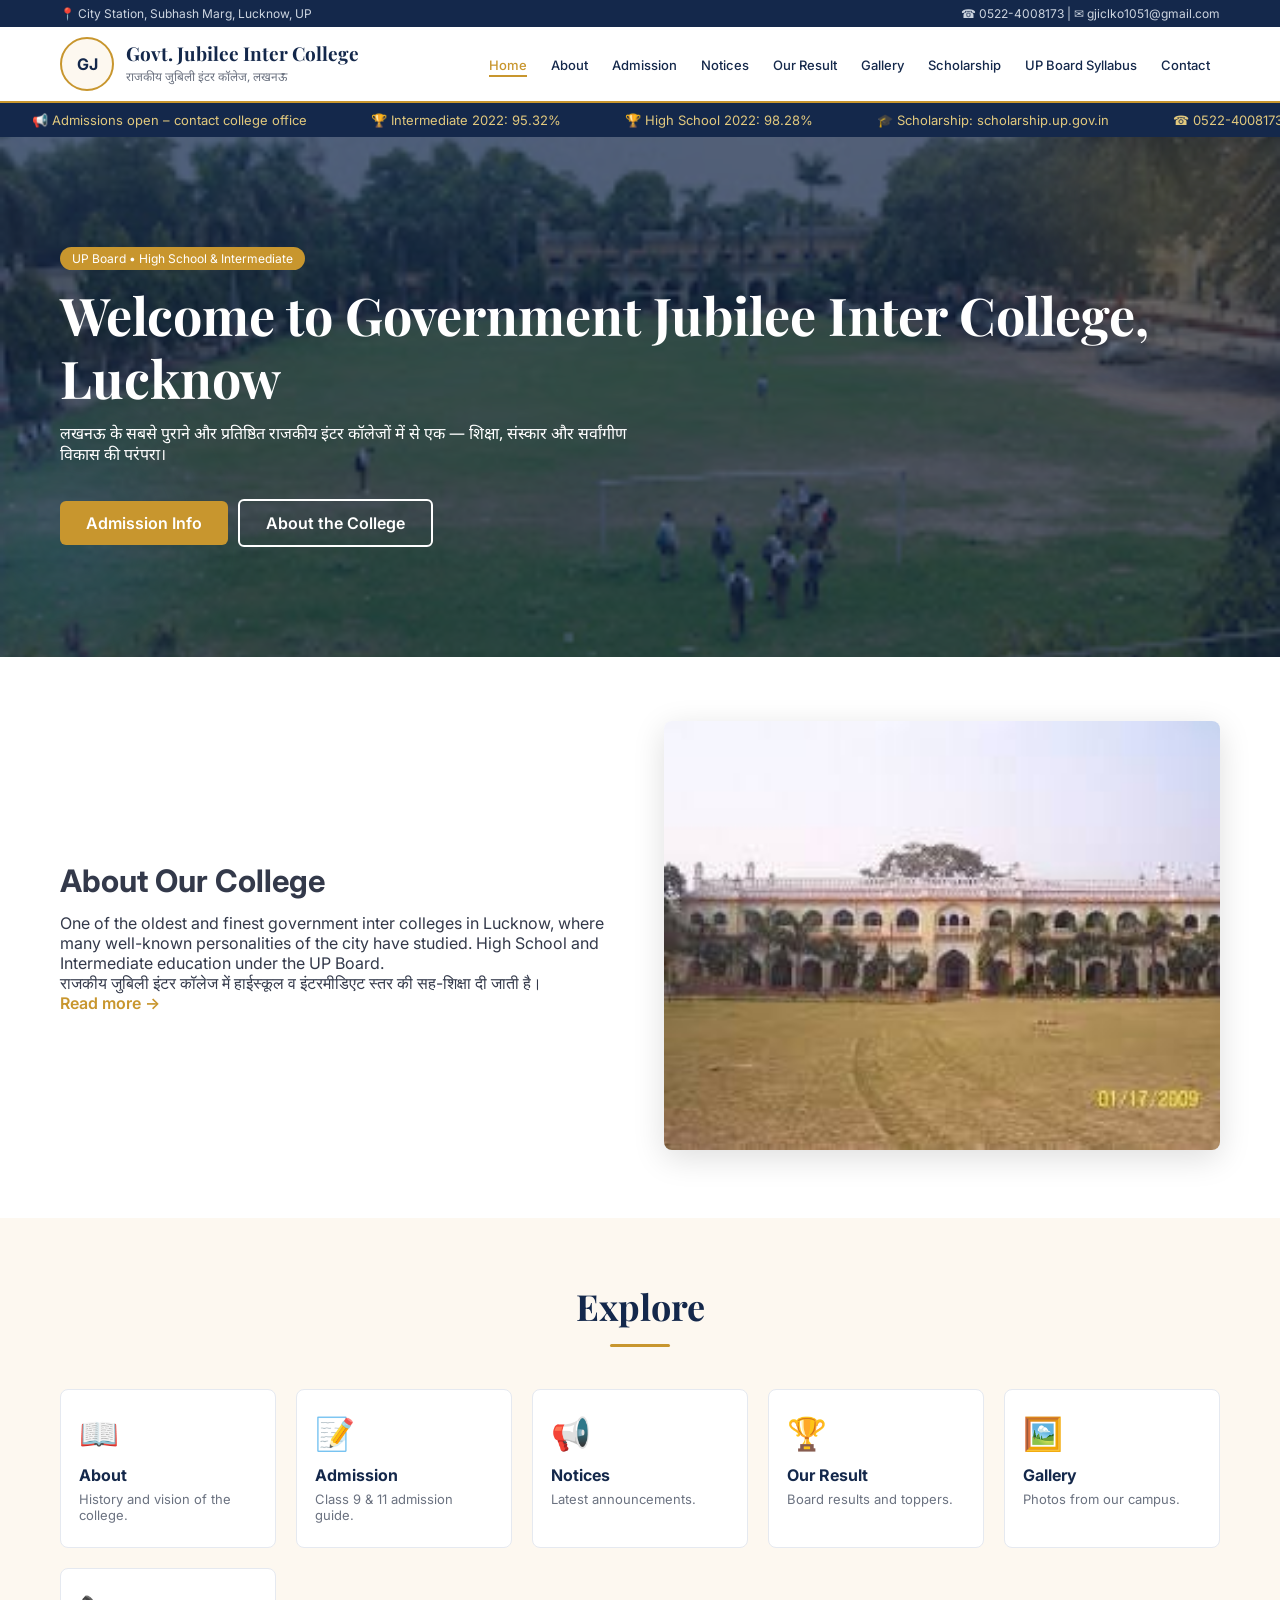
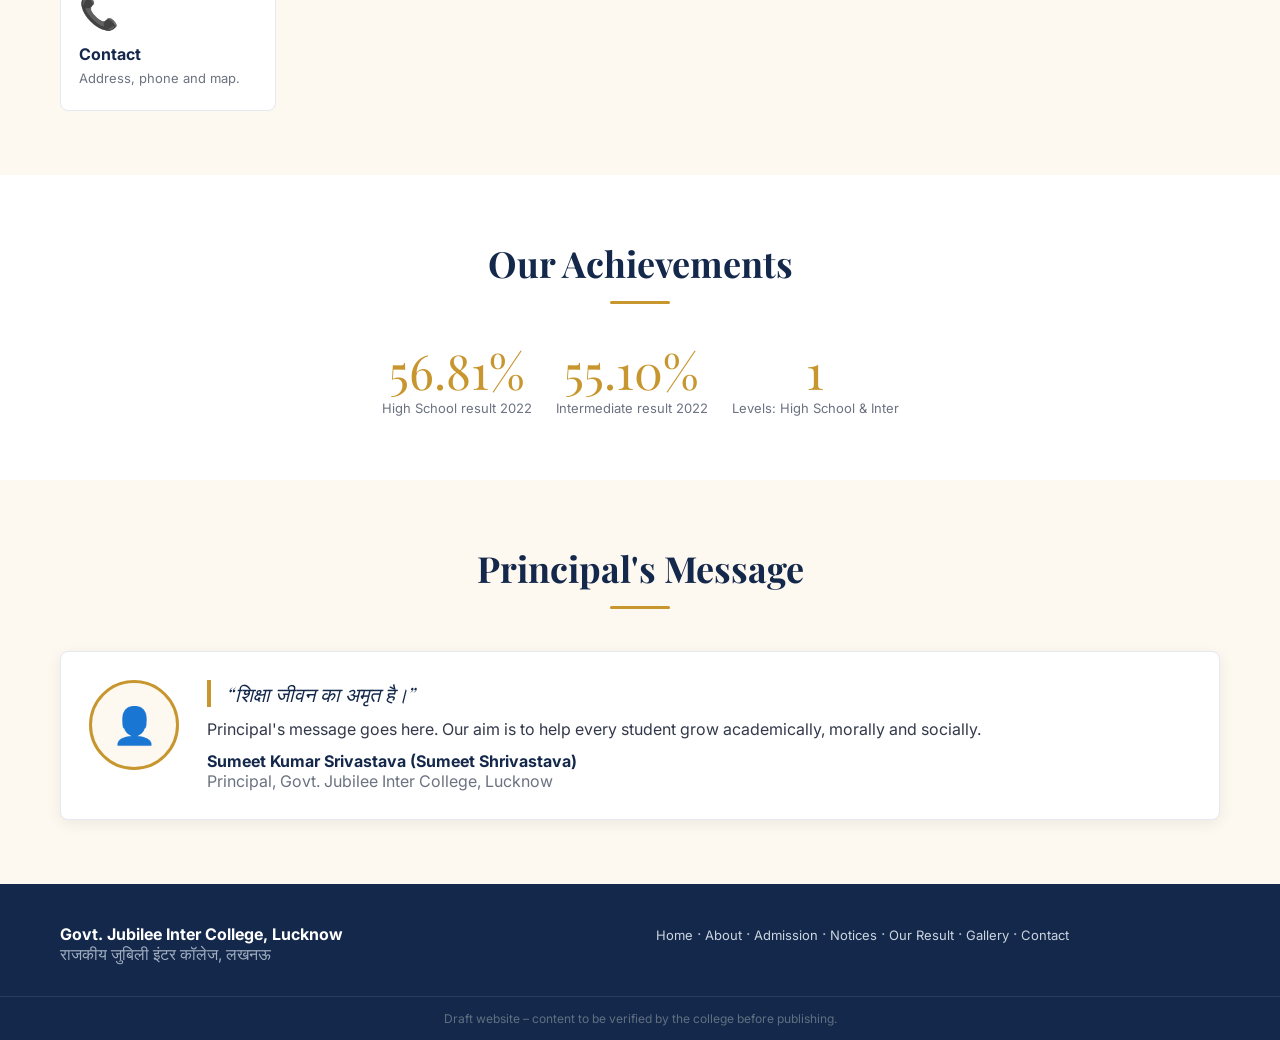
==== index.html @ 48fe6377 "Initial commit" ====
<!DOCTYPE html><html lang="hi"><head><meta charset="UTF-8"><meta name="viewport" content="width=device-width,initial-scale=1">
<title>Home | राजकीय जुबिली इंटर कॉलेज, लखनऊ</title><meta name="description" content="Government Jubilee Inter College, Lucknow – Home">
<link href="https://fonts.googleapis.com/css2?family=Noto+Sans+Devanagari:wght@400;600;700&family=Playfair+Display:wght@600;700&family=Inter:wght@400;500;600&display=swap" rel="stylesheet">
<link rel="stylesheet" href="style.css"></head><body>
<div class="strip"><div class="wrap"><span>📍 City Station, Subhash Marg, Lucknow, UP</span><span>☎ 0522-4008173 | ✉ gjiclko1051@gmail.com</span></div></div>
<header><div class="head"><a href="index.html" class="brand"><div class="logo"><img src="images/logo.png" alt="logo" onerror="this.parentNode.textContent='GJ'"></div><div><h1>Govt. Jubilee Inter College</h1><small>राजकीय जुबिली इंटर कॉलेज, लखनऊ</small></div></a>
<button class="burger" id="bg" aria-label="Menu">☰</button><nav id="nav"><ul><li><a href="index.html" class=on>Home</a></li><li><a href="about.html">About</a></li><li><a href="admission.html">Admission</a></li><li><a href="notices.html">Notices</a></li><li><a href="results.html">Our Result</a></li><li><a href="gallery.html">Gallery</a></li><li><a href="https://scholarship.up.gov.in/" target="_blank" rel="noopener">Scholarship</a></li><li><a href="https://prereg.upmsp.edu.in/Syllabus.html" target="_blank" rel="noopener">UP Board Syllabus</a></li><li><a href="contact.html">Contact</a></li></ul></nav></div></header>
<div class="ticker"><div><span>📢 Admissions open – contact college office</span> <span>🏆 Intermediate 2022: 95.32%</span> <span>🏆 High School 2022: 98.28%</span> <span>🎓 Scholarship: scholarship.up.gov.in</span> <span>☎ 0522-4008173</span> <span>📢 Admissions open – contact college office</span> <span>🏆 Intermediate 2022: 95.32%</span> <span>🏆 High School 2022: 98.28%</span> <span>🎓 Scholarship: scholarship.up.gov.in</span> <span>☎ 0522-4008173</span></div></div>
<div class="hero"><div class="bg" id="heroBg"></div><div class="orb o1"></div><div class="orb o2"></div><div class="wrap"><span class="tag">UP Board • High School &amp; Intermediate</span><h2>Welcome to Government Jubilee Inter College, Lucknow</h2><p>लखनऊ के सबसे पुराने और प्रतिष्ठित राजकीय इंटर कॉलेजों में से एक — शिक्षा, संस्कार और सर्वांगीण विकास की परंपरा।</p><a class="btn" href="admission.html">Admission Info</a><a class="btn ghost" href="about.html">About the College</a></div></div><section><div class="wrap"><div class="two"><div class="rv l"><h2 style="font-size:31px;margin-bottom:14px">About Our College</h2><p>One of the oldest and finest government inter colleges in Lucknow, where many well-known personalities of the city have studied. High School and Intermediate education under the UP Board.</p><p>राजकीय जुबिली इंटर कॉलेज में हाईस्कूल व इंटरमीडिएट स्तर की सह-शिक्षा दी जाती है।</p><a class="link" href="about.html">Read more →</a></div><div class="photo rv r"><img data-photo="0" alt="Campus"></div></div></div></section><section class=alt><div class="wrap"><div class="st rv"><h2>Explore</h2><div class="bar"></div></div><div class="cards"><a class="card rv" style="transition-delay:0ms" href="about.html"><div class="ic">📖</div><h3>About</h3><p>History and vision of the college.</p></a><a class="card rv" style="transition-delay:80ms" href="admission.html"><div class="ic">📝</div><h3>Admission</h3><p>Class 9 & 11 admission guide.</p></a><a class="card rv" style="transition-delay:160ms" href="notices.html"><div class="ic">📢</div><h3>Notices</h3><p>Latest announcements.</p></a><a class="card rv" style="transition-delay:240ms" href="results.html"><div class="ic">🏆</div><h3>Our Result</h3><p>Board results and toppers.</p></a><a class="card rv" style="transition-delay:320ms" href="gallery.html"><div class="ic">🖼️</div><h3>Gallery</h3><p>Photos from our campus.</p></a><a class="card rv" style="transition-delay:400ms" href="contact.html"><div class="ic">📞</div><h3>Contact</h3><p>Address, phone and map.</p></a></div></div></section><section><div class="wrap"><div class="st rv"><h2>Our Achievements</h2><div class="bar"></div></div><div class="stats"><div class="stat rv"><div class="n" data-n="98.28" data-d="2" data-s="%">0</div><div>High School result 2022</div></div><div class="stat rv"><div class="n" data-n="95.32" data-d="2" data-s="%">0</div><div>Intermediate result 2022</div></div><div class="stat rv"><div class="n" data-n="2" data-s="">0</div><div>Levels: High School &amp; Inter</div></div></div></div></section><section class=alt><div class="wrap"><div class="st rv"><h2>Principal's Message</h2><div class="bar"></div></div><div class="msg rv"><div class="avatar"><img data-p alt="" style="display:none">👤</div><div><blockquote>“शिक्षा जीवन का अमृत है।”</blockquote><p style="color:#33394a">Principal's message goes here. Our aim is to help every student grow academically, morally and socially.</p><p style="margin-top:12px"><b style="color:var(--navy)">Sumeet Kumar Srivastava (Sumeet Shrivastava)</b><br><span style="color:var(--muted)">Principal, Govt. Jubilee Inter College, Lucknow</span></p></div></div></div></section>
<footer><div class="wrap"><div><b style="color:#fff">Govt. Jubilee Inter College, Lucknow</b><br>राजकीय जुबिली इंटर कॉलेज, लखनऊ</div><div><a href="index.html">Home</a> · <a href="about.html">About</a> · <a href="admission.html">Admission</a> · <a href="notices.html">Notices</a> · <a href="results.html">Our Result</a> · <a href="gallery.html">Gallery</a> · <a href="contact.html">Contact</a></div></div>
<div class="copy">Draft website – content to be verified by the college before publishing.</div></footer>
<div class="lb" id="lb"><img alt=""></div><script src="main.js"></script></body></html>
---- style.css ----
:root{--navy:#14284b;--gold:#c8962e;--cream:#fdf8f0;--muted:#6b7280;--r:8px}
*{box-sizing:border-box;margin:0;padding:0}
body{font-family:'Inter',sans-serif;color:#33394a;background:#fff;overflow-x:hidden}
.strip{background:var(--navy);color:#cdd5e0;font-size:12px;padding:6px 0}
.strip .wrap{display:flex;justify-content:space-between;gap:8px;flex-wrap:wrap}
header{position:sticky;top:0;z-index:100;background:#fff;border-bottom:2px solid var(--gold);transition:box-shadow .3s}
header.sc{box-shadow:0 4px 20px #0003}
.head{display:flex;align-items:center;gap:14px;padding:10px 20px;max-width:1200px;margin:auto}
.brand{display:flex;align-items:center;gap:12px;text-decoration:none;color:inherit}
.logo{width:54px;height:54px;border-radius:50%;border:2px solid var(--gold);overflow:hidden;display:flex;align-items:center;justify-content:center;font-weight:700;color:var(--navy);background:var(--cream);animation:pulse 3s ease-in-out infinite}
.logo img{width:100%;height:100%;object-fit:cover}
@keyframes pulse{0%,100%{box-shadow:0 0 0 0 #c8962e55}50%{box-shadow:0 0 0 8px #c8962e00}}
.brand h1{font-family:'Playfair Display',serif;font-size:19px;color:var(--navy);line-height:1.2}
.brand small{font-size:12px;color:var(--muted);font-family:'Noto Sans Devanagari',sans-serif}
.burger{display:none;background:none;border:none;font-size:24px;cursor:pointer;color:var(--navy);margin-left:auto}
nav{margin-left:auto}
nav ul{display:flex;gap:4px;list-style:none;flex-wrap:wrap}
nav a{text-decoration:none;color:var(--navy);font-size:13px;font-weight:500;padding:6px 10px;border-radius:4px;position:relative;transition:color .2s}
nav a::after{content:'';position:absolute;bottom:2px;left:10px;right:10px;height:2px;background:var(--gold);transform:scaleX(0);transition:transform .25s}
nav a:hover::after,nav a.on::after{transform:scaleX(1)}
nav a.on{color:var(--gold)}
.ticker{background:var(--navy);color:#e2c97e;font-size:13px;overflow:hidden;height:34px;display:flex;align-items:center}
.ticker div{display:flex;white-space:nowrap;animation:tick 30s linear infinite}
.ticker div:hover{animation-play-state:paused}
.ticker span{padding:0 32px}
@keyframes tick{from{transform:translateX(0)}to{transform:translateX(-50%)}}
.hero{position:relative;min-height:520px;display:flex;align-items:center;overflow:hidden;background:var(--navy)}
.hero .bg{position:absolute;inset:0;background-size:cover;background-position:center;opacity:.35;animation:kb 20s ease-in-out infinite alternate}
@keyframes kb{from{transform:scale(1)}to{transform:scale(1.08)}}
.hero.sm{min-height:200px}
.orb{position:absolute;border-radius:50%;filter:blur(60px);opacity:.18;animation:orb 8s ease-in-out infinite alternate}
.o1{width:300px;height:300px;background:var(--gold);top:-80px;right:-60px}
.o2{width:200px;height:200px;background:#4a90d9;bottom:20px;left:-40px;animation-delay:3s}
.hero .wrap{position:relative;z-index:2;padding:60px 20px;max-width:1200px;margin:auto;color:#fff}
.hero .wrap h2{font-family:'Playfair Display',serif;font-size:clamp(26px,5vw,52px);line-height:1.2;margin-bottom:16px;animation:fadeUp .8s .2s both}
.hero .wrap p{font-size:16px;opacity:.9;max-width:600px;margin-bottom:28px;animation:fadeUp .8s .4s both;font-family:'Noto Sans Devanagari',sans-serif}
.tag{display:inline-block;background:var(--gold);color:#fff;font-size:12px;padding:4px 12px;border-radius:20px;margin-bottom:14px;animation:fadeUp .8s .05s both}
.btn{display:inline-block;padding:12px 26px;border-radius:6px;font-weight:600;text-decoration:none;transition:transform .2s,box-shadow .2s;background:var(--gold);color:#fff;margin-right:10px;margin-top:4px;animation:fadeUp .8s .6s both}
.btn:hover{transform:translateY(-2px);box-shadow:0 6px 20px #c8962e55}
.btn.ghost{background:transparent;border:2px solid #fff;color:#fff}
.btn.ghost:hover{background:#fff1;box-shadow:none}
@keyframes orb{from{transform:translate(0,0)}to{transform:translate(20px,20px)}}
@keyframes fadeUp{from{opacity:0;transform:translateY(24px)}to{opacity:1;transform:none}}
.wrap{max-width:1200px;margin:auto;padding:0 20px}
section{padding:64px 0}
section.alt{background:var(--cream)}
.st{text-align:center;margin-bottom:42px}
.st h2{font-family:'Playfair Display',serif;font-size:clamp(22px,4vw,36px);color:var(--navy)}
.st p{color:var(--muted);margin-top:8px;font-size:15px}
.bar{width:60px;height:3px;background:var(--gold);margin:14px auto 0;border-radius:2px}
.two{display:grid;grid-template-columns:1fr 1fr;gap:48px;align-items:center}
.prose p{margin-bottom:14px;line-height:1.75;color:#444;font-size:15px}
.photo img{width:100%;border-radius:var(--r);box-shadow:0 8px 32px #0002;transition:transform .4s}
.photo img:hover{transform:scale(1.02)}
.link{color:var(--gold);font-weight:600;text-decoration:none}
.link:hover{text-decoration:underline}
.cards{display:grid;grid-template-columns:repeat(auto-fill,minmax(190px,1fr));gap:20px}
.card{background:#fff;border-radius:var(--r);padding:24px 18px;text-decoration:none;color:inherit;border:1px solid #e5e9f0;transition:transform .25s,box-shadow .25s,border-color .25s}
.card:hover{transform:translateY(-6px);box-shadow:0 12px 32px #14284b18;border-color:var(--gold)}
.card .ic{font-size:32px;margin-bottom:12px}
.card h3{font-size:16px;color:var(--navy);margin-bottom:6px}
.card p{font-size:13px;color:var(--muted)}
.stats{display:flex;gap:24px;flex-wrap:wrap;justify-content:center}
.stat{text-align:center;min-width:140px}
.n{font-family:'Playfair Display',serif;font-size:48px;color:var(--gold);line-height:1}
.stat div:last-child{font-size:13px;color:var(--muted);margin-top:6px}
.toppers{display:flex;gap:16px;flex-wrap:wrap;justify-content:center;margin-top:28px}
.top{background:#fff;border:1px solid #e5e9f0;border-radius:var(--r);padding:16px 24px;text-align:center;min-width:150px}
.top b{display:block;color:var(--navy);font-size:15px}
.top span{font-size:12px;color:var(--muted)}
.nl{display:flex;flex-direction:column;gap:14px}
.notice{display:flex;gap:16px;align-items:flex-start;padding:16px;background:#fff;border-radius:var(--r);border-left:4px solid var(--gold);box-shadow:0 2px 8px #0001}
.notice .d{background:var(--navy);color:#fff;font-size:11px;font-weight:700;padding:4px 10px;border-radius:4px;white-space:nowrap;flex-shrink:0}
.notice b{display:block;color:var(--navy);margin-bottom:4px;font-size:15px}
.notice span{font-size:13px;color:var(--muted)}
.gal{display:grid;grid-template-columns:repeat(auto-fill,minmax(220px,1fr));gap:12px}
.g{position:relative;overflow:hidden;border-radius:var(--r);cursor:pointer;aspect-ratio:4/3}
.g img{width:100%;height:100%;object-fit:cover;transition:transform .4s}
.g:hover img{transform:scale(1.1)}
.g::after{content:'🔍';position:absolute;inset:0;display:flex;align-items:center;justify-content:center;font-size:28px;background:#0005;color:#fff;opacity:0;transition:opacity .3s}
.g:hover::after{opacity:1}
.lb{position:fixed;inset:0;background:#000c;z-index:999;display:none;align-items:center;justify-content:center;cursor:zoom-out;animation:fadeIn .2s}
.lb.on{display:flex}
.lb img{max-width:90vw;max-height:90vh;border-radius:var(--r);box-shadow:0 20px 60px #000}
@keyframes fadeIn{from{opacity:0}to{opacity:1}}
.msg{display:flex;gap:28px;align-items:flex-start;background:#fff;border-radius:var(--r);padding:28px;border:1px solid #e5e9f0;box-shadow:0 4px 16px #0001}
.avatar{width:90px;height:90px;border-radius:50%;background:var(--cream);border:3px solid var(--gold);overflow:hidden;flex-shrink:0;display:flex;align-items:center;justify-content:center;font-size:36px}
.avatar img{width:100%;height:100%;object-fit:cover}
blockquote{font-family:'Playfair Display',serif;font-size:20px;color:var(--navy);border-left:4px solid var(--gold);padding-left:16px;margin-bottom:12px;font-style:italic}
.tl{display:flex;flex-direction:column;gap:0}
.tl .rv{padding:20px 20px 20px 32px;border-left:3px solid var(--gold);position:relative;margin-left:16px}
.tl .rv::before{content:'';position:absolute;width:12px;height:12px;background:var(--gold);border-radius:50%;left:-7.5px;top:24px}
.tl .rv b{color:var(--navy);font-size:16px;display:block;margin-bottom:6px}
.contact{display:grid;grid-template-columns:1fr 1fr;gap:40px;align-items:start}
.contact p{margin-bottom:16px;line-height:1.75;font-size:15px}
.contact iframe{width:100%;height:300px;border:0;border-radius:var(--r)}
form{display:flex;flex-direction:column;gap:14px}
form input,form textarea,form select{padding:12px 14px;border:1px solid #d1d5db;border-radius:6px;font-size:14px;font-family:inherit;width:100%;transition:border-color .2s}
form input:focus,form textarea:focus,form select:focus{outline:none;border-color:var(--gold)}
footer{background:var(--navy);color:#a0aec0;padding:40px 0 0}
footer .wrap{display:grid;grid-template-columns:1fr 1fr;gap:32px;padding-bottom:32px}
footer a{color:#cbd5e0;text-decoration:none;font-size:13px}
footer a:hover{color:var(--gold)}
.copy{border-top:1px solid #ffffff18;padding:14px 20px;text-align:center;font-size:12px;color:#607080}
.rv{opacity:0;transform:translateY(28px);transition:opacity .6s,transform .6s}
.rv.l{transform:translateX(-32px)}
.rv.r{transform:translateX(32px)}
.rv.in{opacity:1;transform:none}
.sm-note{font-size:12px;color:var(--muted);margin-top:16px}
@media(max-width:760px){
.two,.contact,.footer .wrap{grid-template-columns:1fr}
.burger{display:block}
nav{position:fixed;top:0;right:-260px;width:260px;height:100%;background:#fff;box-shadow:-4px 0 20px #0003;transition:right .3s;z-index:200;padding-top:60px;overflow-y:auto}
nav.open{right:0}
nav ul{flex-direction:column;padding:16px}
nav a{display:block;padding:12px 16px;font-size:15px}
.stats{flex-direction:column;align-items:center}
}
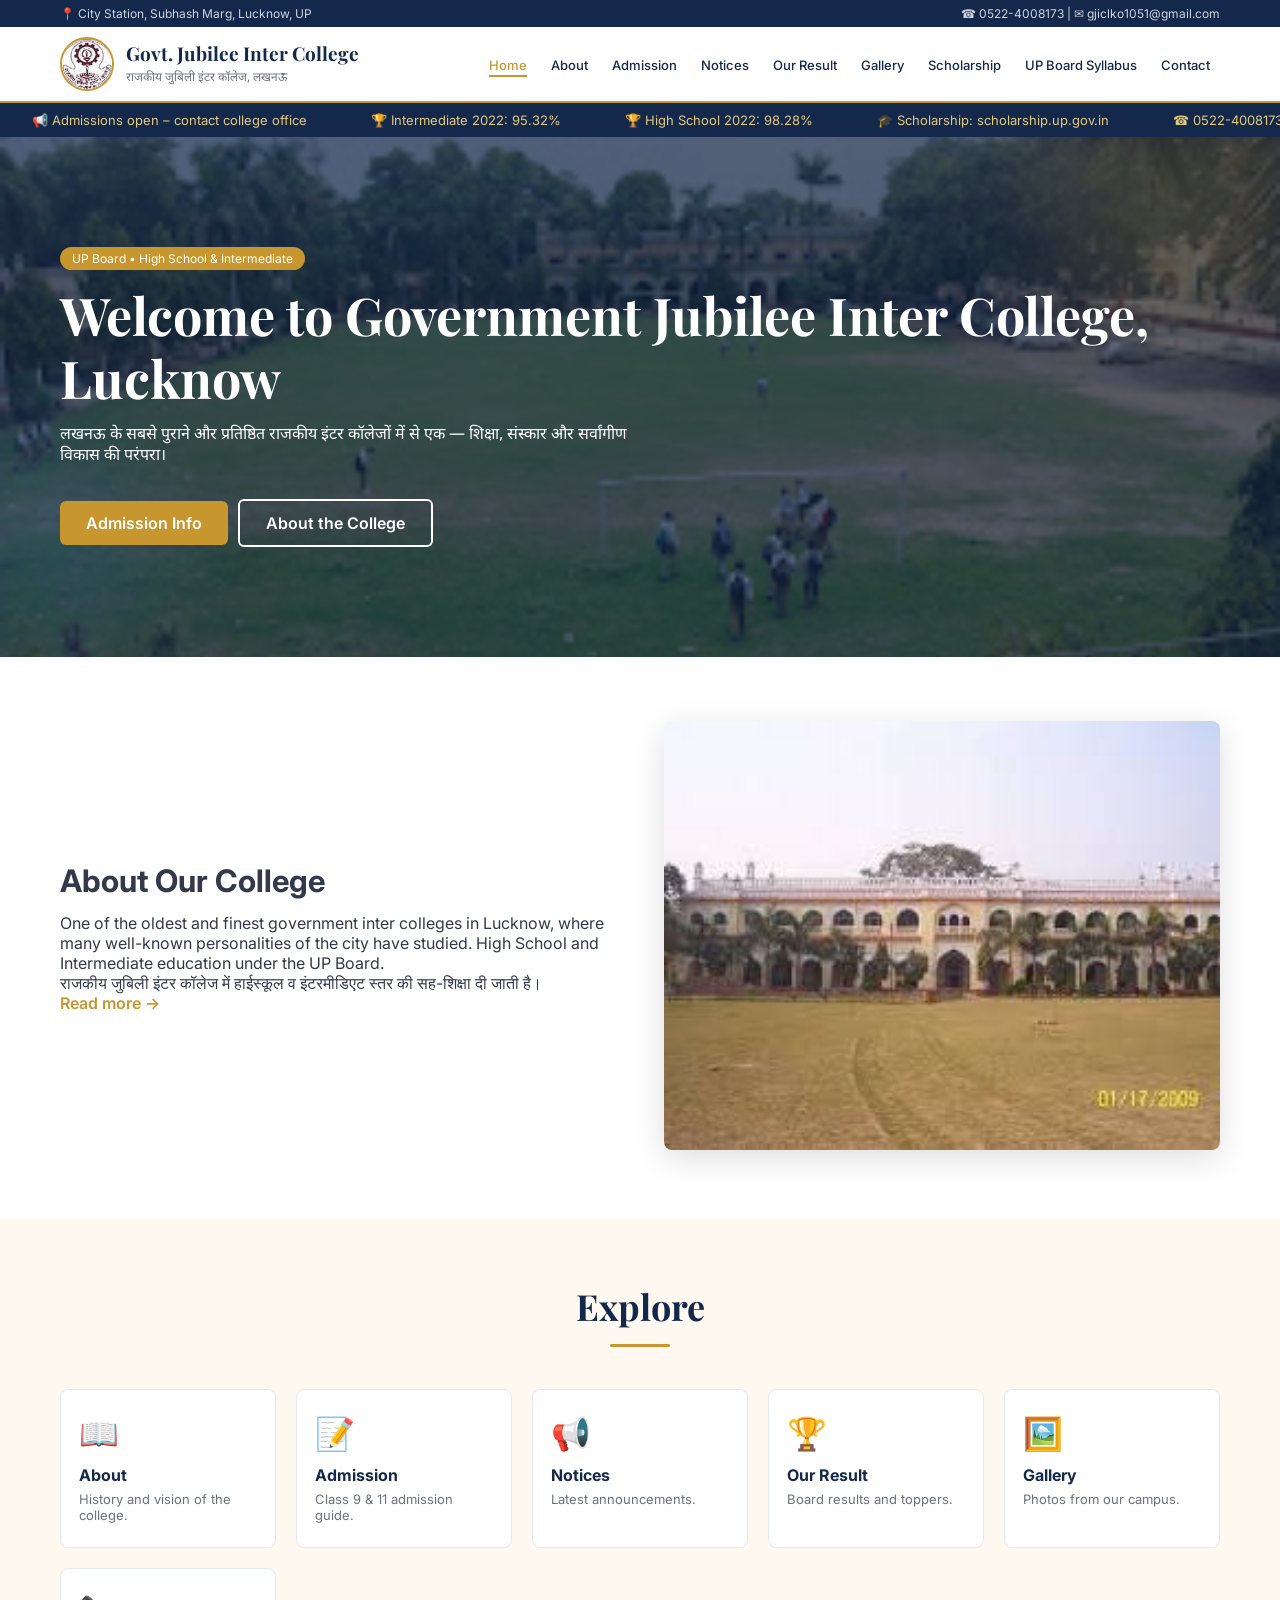
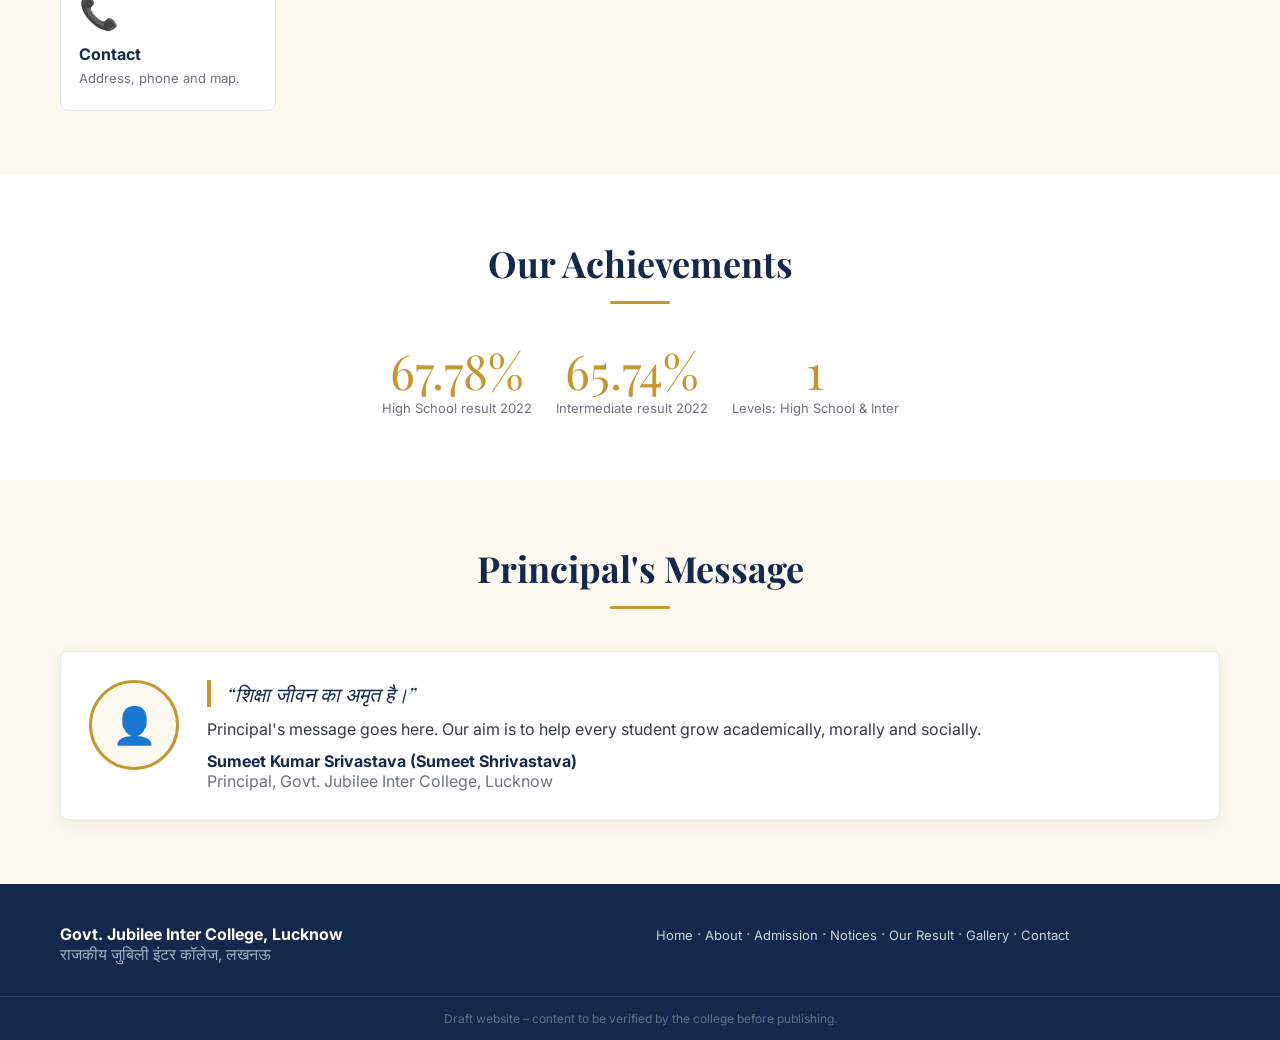
==== commit fdeaac38: "Display college emblem in website header" ====
--- a/index.html
+++ b/index.html
@@ -3,7 +3,7 @@
 <link href="https://fonts.googleapis.com/css2?family=Noto+Sans+Devanagari:wght@400;600;700&family=Playfair+Display:wght@600;700&family=Inter:wght@400;500;600&display=swap" rel="stylesheet">
 <link rel="stylesheet" href="style.css"></head><body>
 <div class="strip"><div class="wrap"><span>📍 City Station, Subhash Marg, Lucknow, UP</span><span>☎ 0522-4008173 | ✉ gjiclko1051@gmail.com</span></div></div>
-<header><div class="head"><a href="index.html" class="brand"><div class="logo"><img src="images/logo.png" alt="logo" onerror="this.parentNode.textContent='GJ'"></div><div><h1>Govt. Jubilee Inter College</h1><small>राजकीय जुबिली इंटर कॉलेज, लखनऊ</small></div></a>
+<header><div class="head"><a href="index.html" class="brand"><div class="logo"><img src="images/logo.jpg" alt="logo" onerror="this.parentNode.textContent='GJ'"></div><div><h1>Govt. Jubilee Inter College</h1><small>राजकीय जुबिली इंटर कॉलेज, लखनऊ</small></div></a>
 <button class="burger" id="bg" aria-label="Menu">☰</button><nav id="nav"><ul><li><a href="index.html" class=on>Home</a></li><li><a href="about.html">About</a></li><li><a href="admission.html">Admission</a></li><li><a href="notices.html">Notices</a></li><li><a href="results.html">Our Result</a></li><li><a href="gallery.html">Gallery</a></li><li><a href="https://scholarship.up.gov.in/" target="_blank" rel="noopener">Scholarship</a></li><li><a href="https://prereg.upmsp.edu.in/Syllabus.html" target="_blank" rel="noopener">UP Board Syllabus</a></li><li><a href="contact.html">Contact</a></li></ul></nav></div></header>
 <div class="ticker"><div><span>📢 Admissions open – contact college office</span> <span>🏆 Intermediate 2022: 95.32%</span> <span>🏆 High School 2022: 98.28%</span> <span>🎓 Scholarship: scholarship.up.gov.in</span> <span>☎ 0522-4008173</span> <span>📢 Admissions open – contact college office</span> <span>🏆 Intermediate 2022: 95.32%</span> <span>🏆 High School 2022: 98.28%</span> <span>🎓 Scholarship: scholarship.up.gov.in</span> <span>☎ 0522-4008173</span></div></div>
 <div class="hero"><div class="bg" id="heroBg"></div><div class="orb o1"></div><div class="orb o2"></div><div class="wrap"><span class="tag">UP Board • High School &amp; Intermediate</span><h2>Welcome to Government Jubilee Inter College, Lucknow</h2><p>लखनऊ के सबसे पुराने और प्रतिष्ठित राजकीय इंटर कॉलेजों में से एक — शिक्षा, संस्कार और सर्वांगीण विकास की परंपरा।</p><a class="btn" href="admission.html">Admission Info</a><a class="btn ghost" href="about.html">About the College</a></div></div><section><div class="wrap"><div class="two"><div class="rv l"><h2 style="font-size:31px;margin-bottom:14px">About Our College</h2><p>One of the oldest and finest government inter colleges in Lucknow, where many well-known personalities of the city have studied. High School and Intermediate education under the UP Board.</p><p>राजकीय जुबिली इंटर कॉलेज में हाईस्कूल व इंटरमीडिएट स्तर की सह-शिक्षा दी जाती है।</p><a class="link" href="about.html">Read more →</a></div><div class="photo rv r"><img data-photo="0" alt="Campus"></div></div></div></section><section class=alt><div class="wrap"><div class="st rv"><h2>Explore</h2><div class="bar"></div></div><div class="cards"><a class="card rv" style="transition-delay:0ms" href="about.html"><div class="ic">📖</div><h3>About</h3><p>History and vision of the college.</p></a><a class="card rv" style="transition-delay:80ms" href="admission.html"><div class="ic">📝</div><h3>Admission</h3><p>Class 9 & 11 admission guide.</p></a><a class="card rv" style="transition-delay:160ms" href="notices.html"><div class="ic">📢</div><h3>Notices</h3><p>Latest announcements.</p></a><a class="card rv" style="transition-delay:240ms" href="results.html"><div class="ic">🏆</div><h3>Our Result</h3><p>Board results and toppers.</p></a><a class="card rv" style="transition-delay:320ms" href="gallery.html"><div class="ic">🖼️</div><h3>Gallery</h3><p>Photos from our campus.</p></a><a class="card rv" style="transition-delay:400ms" href="contact.html"><div class="ic">📞</div><h3>Contact</h3><p>Address, phone and map.</p></a></div></div></section><section><div class="wrap"><div class="st rv"><h2>Our Achievements</h2><div class="bar"></div></div><div class="stats"><div class="stat rv"><div class="n" data-n="98.28" data-d="2" data-s="%">0</div><div>High School result 2022</div></div><div class="stat rv"><div class="n" data-n="95.32" data-d="2" data-s="%">0</div><div>Intermediate result 2022</div></div><div class="stat rv"><div class="n" data-n="2" data-s="">0</div><div>Levels: High School &amp; Inter</div></div></div></div></section><section class=alt><div class="wrap"><div class="st rv"><h2>Principal's Message</h2><div class="bar"></div></div><div class="msg rv"><div class="avatar"><img data-p alt="" style="display:none">👤</div><div><blockquote>“शिक्षा जीवन का अमृत है।”</blockquote><p style="color:#33394a">Principal's message goes here. Our aim is to help every student grow academically, morally and socially.</p><p style="margin-top:12px"><b style="color:var(--navy)">Sumeet Kumar Srivastava (Sumeet Shrivastava)</b><br><span style="color:var(--muted)">Principal, Govt. Jubilee Inter College, Lucknow</span></p></div></div></div></section>
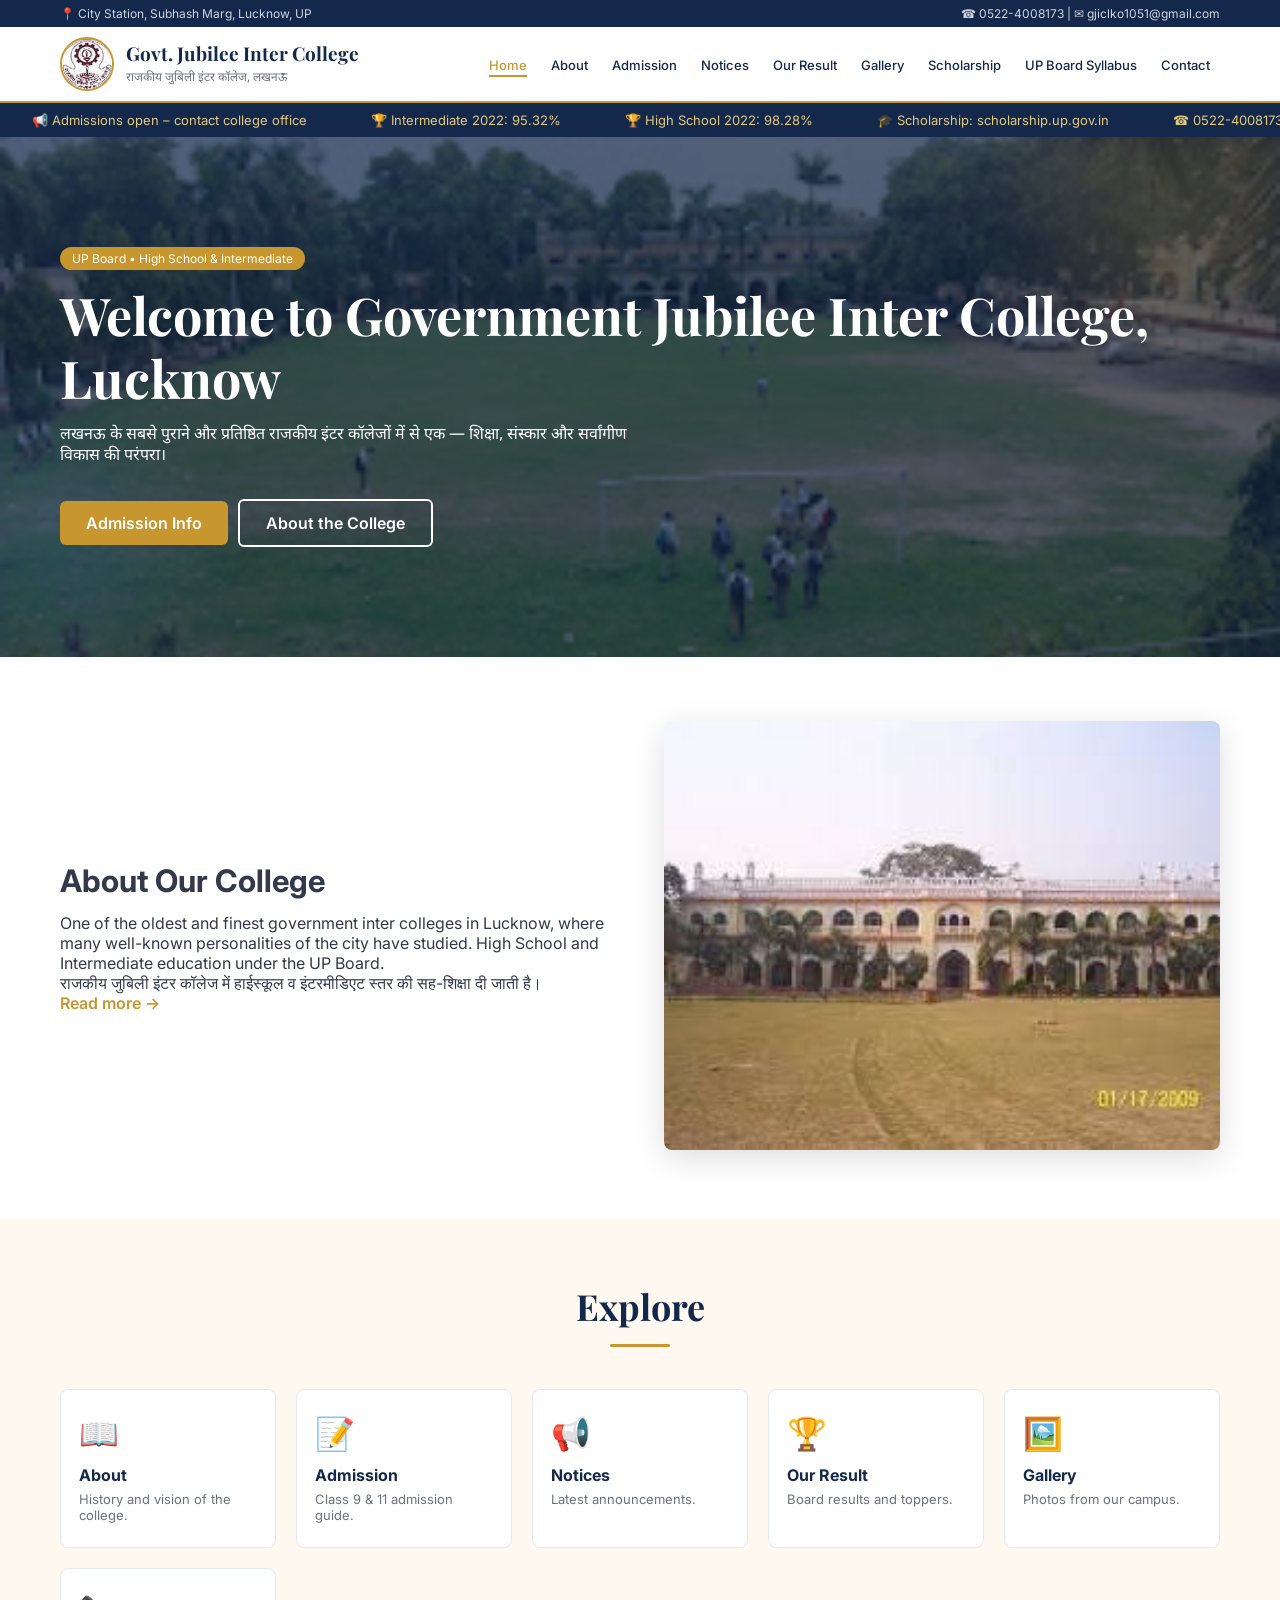
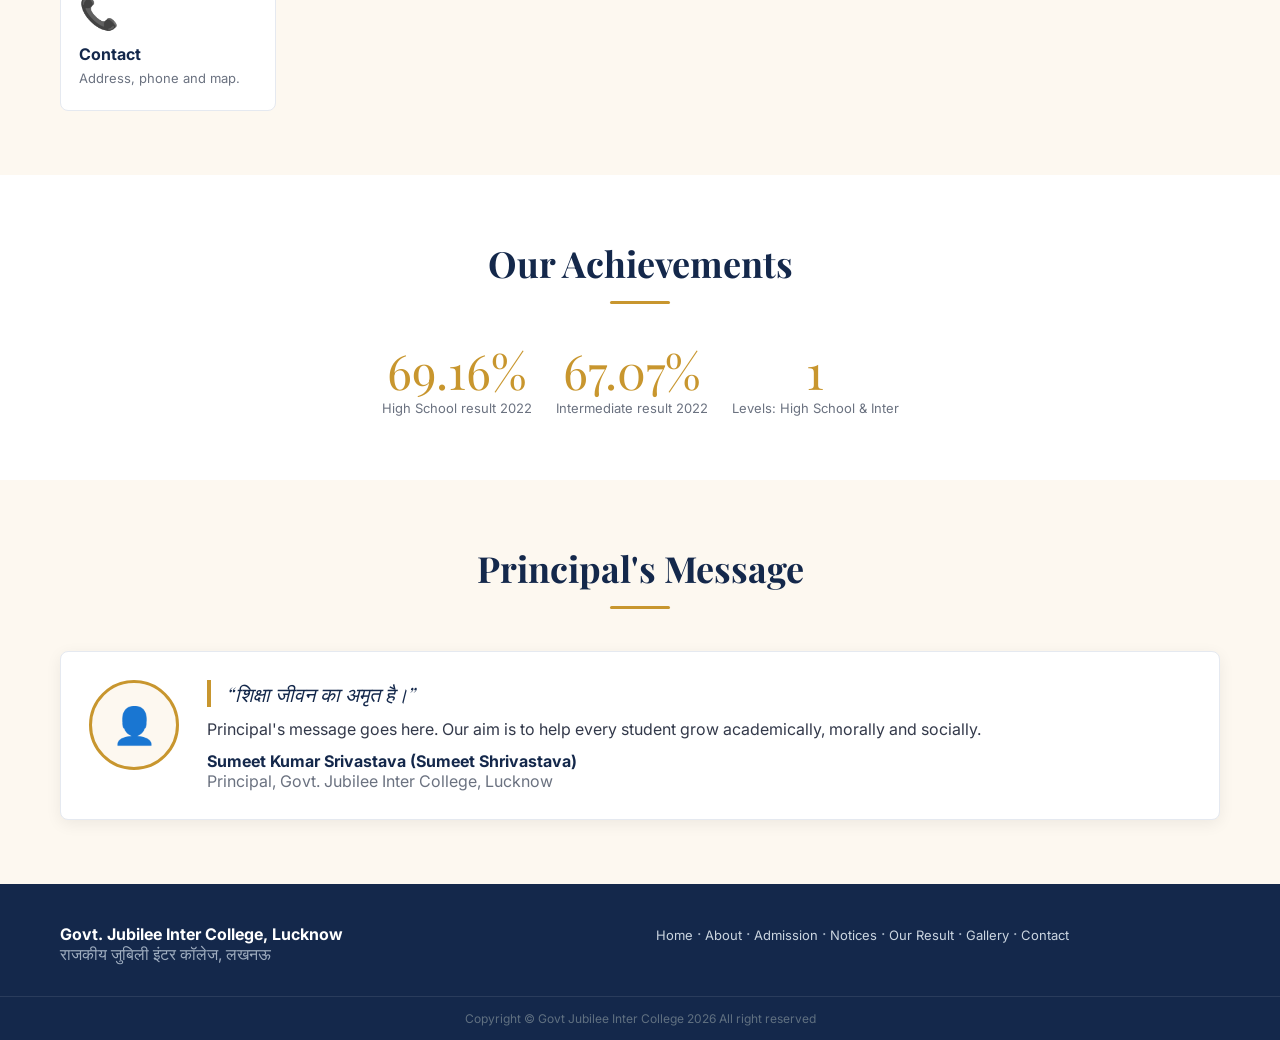
==== commit 147d87d0: "Add requested 2026 copyright footer" ====
--- a/index.html
+++ b/index.html
@@ -8,5 +8,5 @@
 <div class="ticker"><div><span>📢 Admissions open – contact college office</span> <span>🏆 Intermediate 2022: 95.32%</span> <span>🏆 High School 2022: 98.28%</span> <span>🎓 Scholarship: scholarship.up.gov.in</span> <span>☎ 0522-4008173</span> <span>📢 Admissions open – contact college office</span> <span>🏆 Intermediate 2022: 95.32%</span> <span>🏆 High School 2022: 98.28%</span> <span>🎓 Scholarship: scholarship.up.gov.in</span> <span>☎ 0522-4008173</span></div></div>
 <div class="hero"><div class="bg" id="heroBg"></div><div class="orb o1"></div><div class="orb o2"></div><div class="wrap"><span class="tag">UP Board • High School &amp; Intermediate</span><h2>Welcome to Government Jubilee Inter College, Lucknow</h2><p>लखनऊ के सबसे पुराने और प्रतिष्ठित राजकीय इंटर कॉलेजों में से एक — शिक्षा, संस्कार और सर्वांगीण विकास की परंपरा।</p><a class="btn" href="admission.html">Admission Info</a><a class="btn ghost" href="about.html">About the College</a></div></div><section><div class="wrap"><div class="two"><div class="rv l"><h2 style="font-size:31px;margin-bottom:14px">About Our College</h2><p>One of the oldest and finest government inter colleges in Lucknow, where many well-known personalities of the city have studied. High School and Intermediate education under the UP Board.</p><p>राजकीय जुबिली इंटर कॉलेज में हाईस्कूल व इंटरमीडिएट स्तर की सह-शिक्षा दी जाती है।</p><a class="link" href="about.html">Read more →</a></div><div class="photo rv r"><img data-photo="0" alt="Campus"></div></div></div></section><section class=alt><div class="wrap"><div class="st rv"><h2>Explore</h2><div class="bar"></div></div><div class="cards"><a class="card rv" style="transition-delay:0ms" href="about.html"><div class="ic">📖</div><h3>About</h3><p>History and vision of the college.</p></a><a class="card rv" style="transition-delay:80ms" href="admission.html"><div class="ic">📝</div><h3>Admission</h3><p>Class 9 & 11 admission guide.</p></a><a class="card rv" style="transition-delay:160ms" href="notices.html"><div class="ic">📢</div><h3>Notices</h3><p>Latest announcements.</p></a><a class="card rv" style="transition-delay:240ms" href="results.html"><div class="ic">🏆</div><h3>Our Result</h3><p>Board results and toppers.</p></a><a class="card rv" style="transition-delay:320ms" href="gallery.html"><div class="ic">🖼️</div><h3>Gallery</h3><p>Photos from our campus.</p></a><a class="card rv" style="transition-delay:400ms" href="contact.html"><div class="ic">📞</div><h3>Contact</h3><p>Address, phone and map.</p></a></div></div></section><section><div class="wrap"><div class="st rv"><h2>Our Achievements</h2><div class="bar"></div></div><div class="stats"><div class="stat rv"><div class="n" data-n="98.28" data-d="2" data-s="%">0</div><div>High School result 2022</div></div><div class="stat rv"><div class="n" data-n="95.32" data-d="2" data-s="%">0</div><div>Intermediate result 2022</div></div><div class="stat rv"><div class="n" data-n="2" data-s="">0</div><div>Levels: High School &amp; Inter</div></div></div></div></section><section class=alt><div class="wrap"><div class="st rv"><h2>Principal's Message</h2><div class="bar"></div></div><div class="msg rv"><div class="avatar"><img data-p alt="" style="display:none">👤</div><div><blockquote>“शिक्षा जीवन का अमृत है।”</blockquote><p style="color:#33394a">Principal's message goes here. Our aim is to help every student grow academically, morally and socially.</p><p style="margin-top:12px"><b style="color:var(--navy)">Sumeet Kumar Srivastava (Sumeet Shrivastava)</b><br><span style="color:var(--muted)">Principal, Govt. Jubilee Inter College, Lucknow</span></p></div></div></div></section>
 <footer><div class="wrap"><div><b style="color:#fff">Govt. Jubilee Inter College, Lucknow</b><br>राजकीय जुबिली इंटर कॉलेज, लखनऊ</div><div><a href="index.html">Home</a> · <a href="about.html">About</a> · <a href="admission.html">Admission</a> · <a href="notices.html">Notices</a> · <a href="results.html">Our Result</a> · <a href="gallery.html">Gallery</a> · <a href="contact.html">Contact</a></div></div>
-<div class="copy">Draft website – content to be verified by the college before publishing.</div></footer>
+<div class="copy">Copyright © Govt Jubilee Inter College 2026 All right reserved</div></footer>
 <div class="lb" id="lb"><img alt=""></div><script src="main.js"></script></body></html>
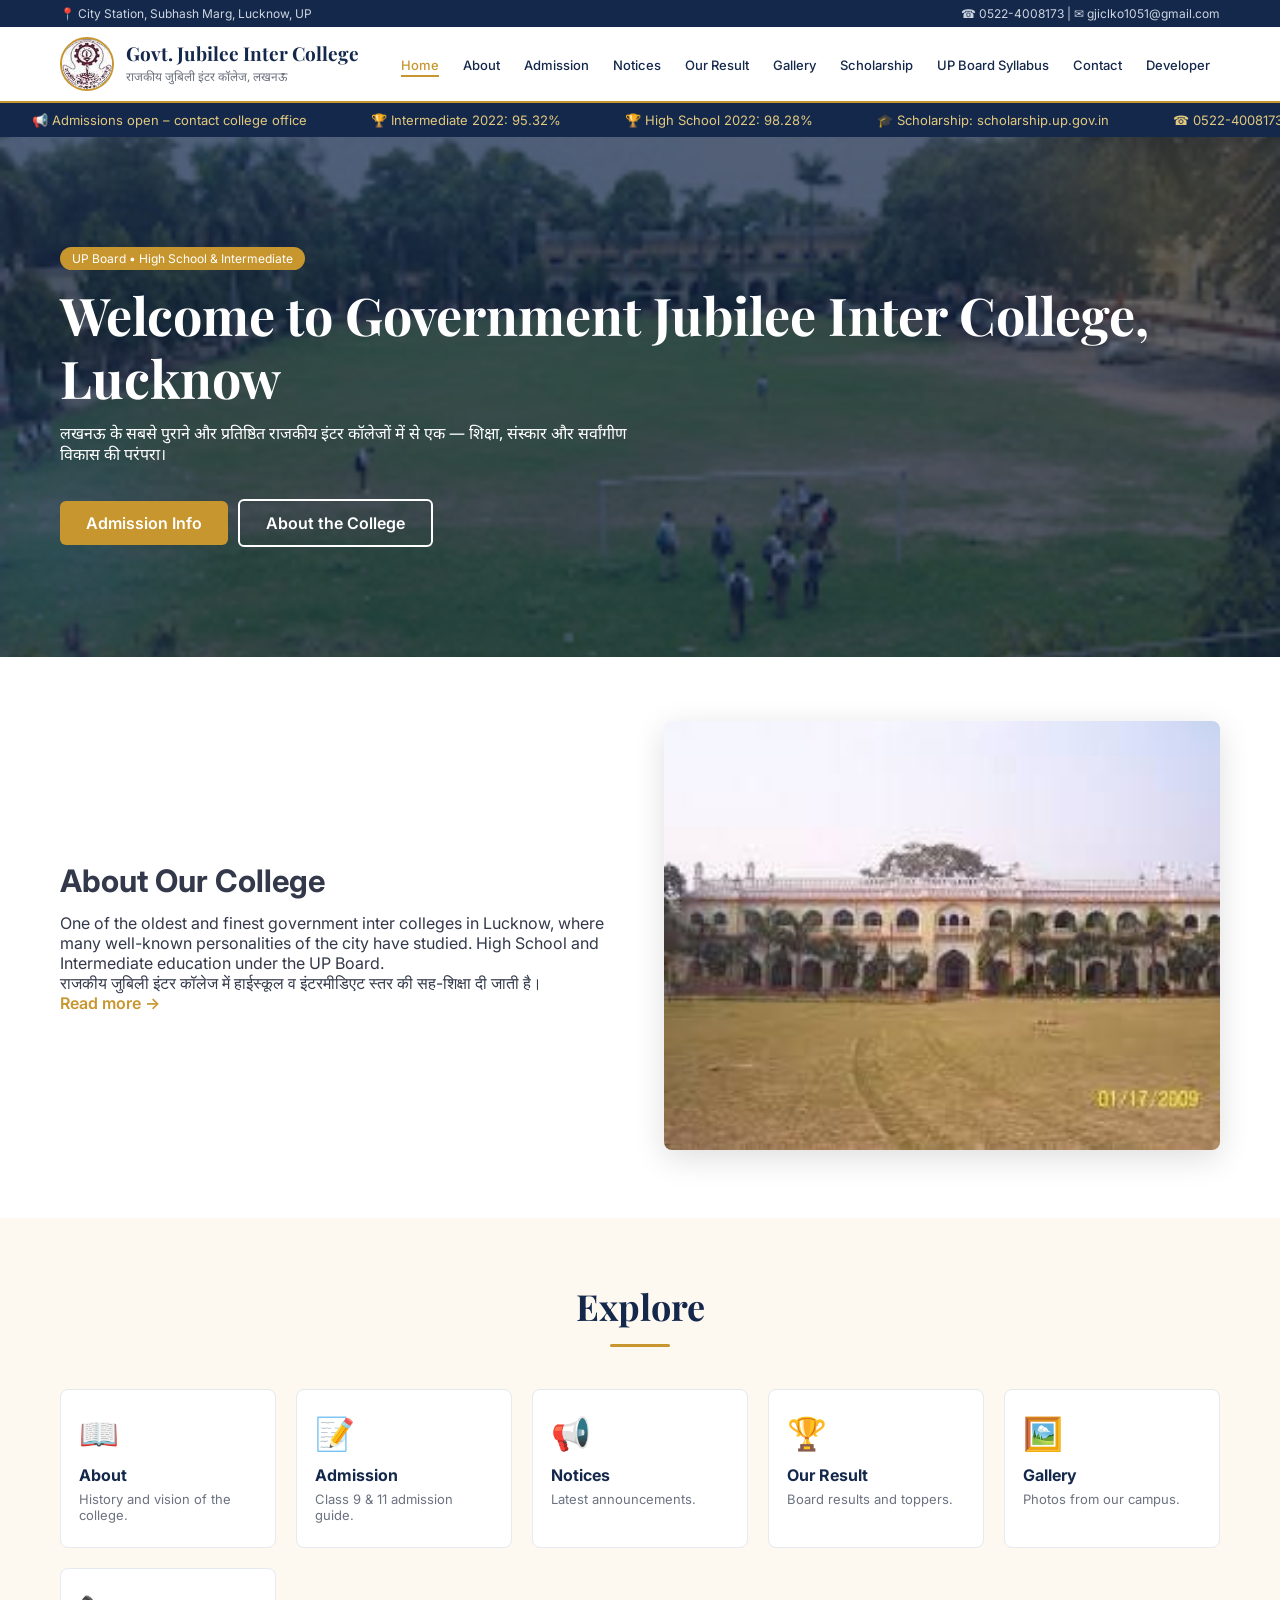
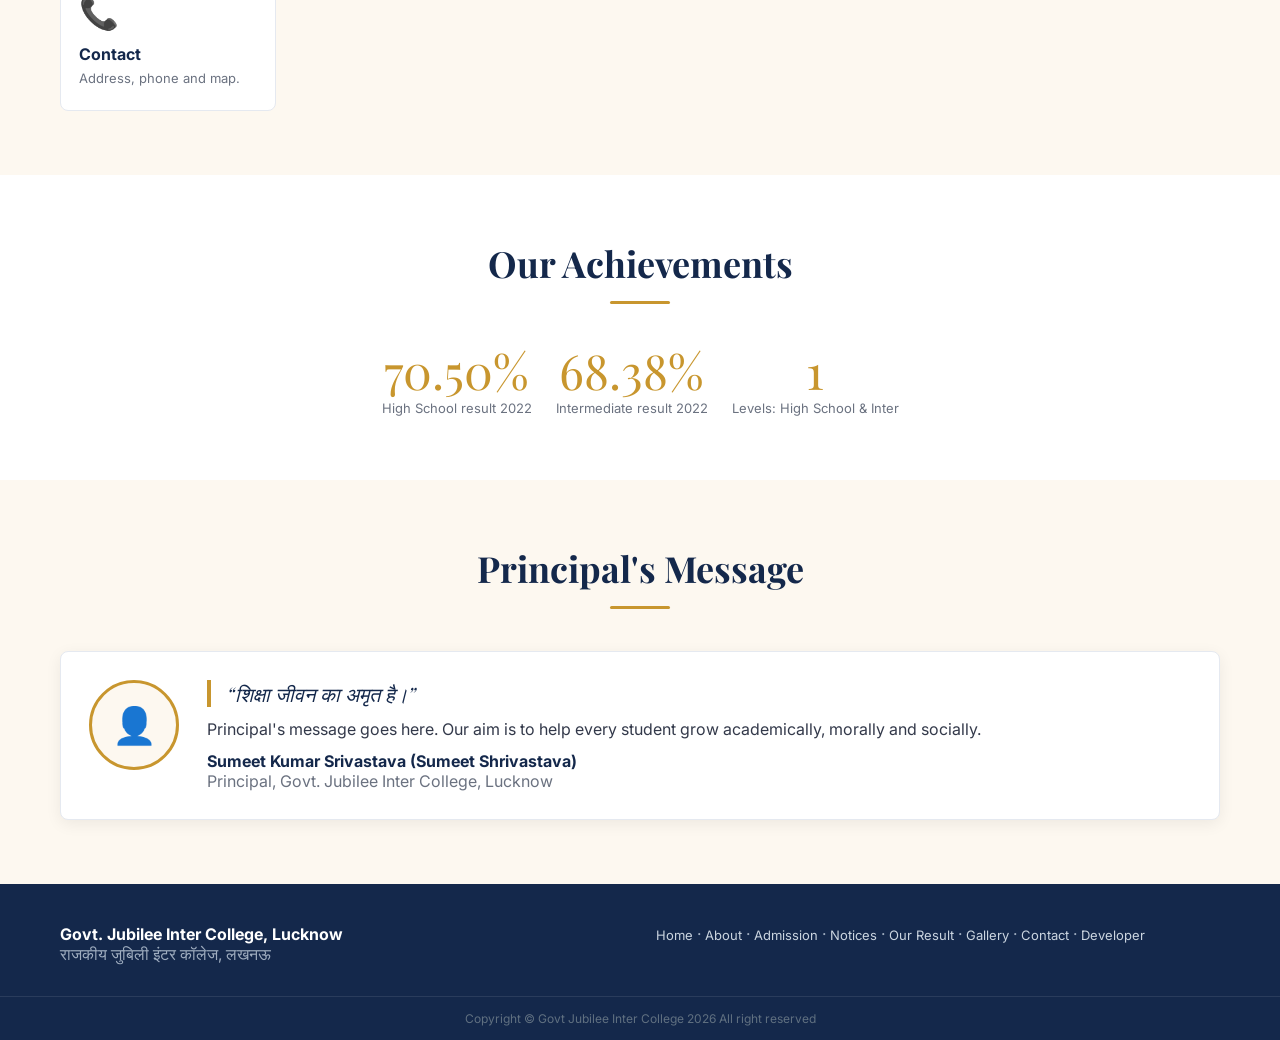
==== commit fcc6af63: "Add Developer section navigation link" ====
--- a/index.html
+++ b/index.html
@@ -4,9 +4,9 @@
 <link rel="stylesheet" href="style.css"></head><body>
 <div class="strip"><div class="wrap"><span>📍 City Station, Subhash Marg, Lucknow, UP</span><span>☎ 0522-4008173 | ✉ gjiclko1051@gmail.com</span></div></div>
 <header><div class="head"><a href="index.html" class="brand"><div class="logo"><img src="images/logo.jpg" alt="logo" onerror="this.parentNode.textContent='GJ'"></div><div><h1>Govt. Jubilee Inter College</h1><small>राजकीय जुबिली इंटर कॉलेज, लखनऊ</small></div></a>
-<button class="burger" id="bg" aria-label="Menu">☰</button><nav id="nav"><ul><li><a href="index.html" class=on>Home</a></li><li><a href="about.html">About</a></li><li><a href="admission.html">Admission</a></li><li><a href="notices.html">Notices</a></li><li><a href="results.html">Our Result</a></li><li><a href="gallery.html">Gallery</a></li><li><a href="https://scholarship.up.gov.in/" target="_blank" rel="noopener">Scholarship</a></li><li><a href="https://prereg.upmsp.edu.in/Syllabus.html" target="_blank" rel="noopener">UP Board Syllabus</a></li><li><a href="contact.html">Contact</a></li></ul></nav></div></header>
+<button class="burger" id="bg" aria-label="Menu">☰</button><nav id="nav"><ul><li><a href="index.html" class=on>Home</a></li><li><a href="about.html">About</a></li><li><a href="admission.html">Admission</a></li><li><a href="notices.html">Notices</a></li><li><a href="results.html">Our Result</a></li><li><a href="gallery.html">Gallery</a></li><li><a href="https://scholarship.up.gov.in/" target="_blank" rel="noopener">Scholarship</a></li><li><a href="https://prereg.upmsp.edu.in/Syllabus.html" target="_blank" rel="noopener">UP Board Syllabus</a></li><li><a href="contact.html">Contact</a></li><li><a href="developer.html">Developer</a></li></ul></nav></div></header>
 <div class="ticker"><div><span>📢 Admissions open – contact college office</span> <span>🏆 Intermediate 2022: 95.32%</span> <span>🏆 High School 2022: 98.28%</span> <span>🎓 Scholarship: scholarship.up.gov.in</span> <span>☎ 0522-4008173</span> <span>📢 Admissions open – contact college office</span> <span>🏆 Intermediate 2022: 95.32%</span> <span>🏆 High School 2022: 98.28%</span> <span>🎓 Scholarship: scholarship.up.gov.in</span> <span>☎ 0522-4008173</span></div></div>
 <div class="hero"><div class="bg" id="heroBg"></div><div class="orb o1"></div><div class="orb o2"></div><div class="wrap"><span class="tag">UP Board • High School &amp; Intermediate</span><h2>Welcome to Government Jubilee Inter College, Lucknow</h2><p>लखनऊ के सबसे पुराने और प्रतिष्ठित राजकीय इंटर कॉलेजों में से एक — शिक्षा, संस्कार और सर्वांगीण विकास की परंपरा।</p><a class="btn" href="admission.html">Admission Info</a><a class="btn ghost" href="about.html">About the College</a></div></div><section><div class="wrap"><div class="two"><div class="rv l"><h2 style="font-size:31px;margin-bottom:14px">About Our College</h2><p>One of the oldest and finest government inter colleges in Lucknow, where many well-known personalities of the city have studied. High School and Intermediate education under the UP Board.</p><p>राजकीय जुबिली इंटर कॉलेज में हाईस्कूल व इंटरमीडिएट स्तर की सह-शिक्षा दी जाती है।</p><a class="link" href="about.html">Read more →</a></div><div class="photo rv r"><img data-photo="0" alt="Campus"></div></div></div></section><section class=alt><div class="wrap"><div class="st rv"><h2>Explore</h2><div class="bar"></div></div><div class="cards"><a class="card rv" style="transition-delay:0ms" href="about.html"><div class="ic">📖</div><h3>About</h3><p>History and vision of the college.</p></a><a class="card rv" style="transition-delay:80ms" href="admission.html"><div class="ic">📝</div><h3>Admission</h3><p>Class 9 & 11 admission guide.</p></a><a class="card rv" style="transition-delay:160ms" href="notices.html"><div class="ic">📢</div><h3>Notices</h3><p>Latest announcements.</p></a><a class="card rv" style="transition-delay:240ms" href="results.html"><div class="ic">🏆</div><h3>Our Result</h3><p>Board results and toppers.</p></a><a class="card rv" style="transition-delay:320ms" href="gallery.html"><div class="ic">🖼️</div><h3>Gallery</h3><p>Photos from our campus.</p></a><a class="card rv" style="transition-delay:400ms" href="contact.html"><div class="ic">📞</div><h3>Contact</h3><p>Address, phone and map.</p></a></div></div></section><section><div class="wrap"><div class="st rv"><h2>Our Achievements</h2><div class="bar"></div></div><div class="stats"><div class="stat rv"><div class="n" data-n="98.28" data-d="2" data-s="%">0</div><div>High School result 2022</div></div><div class="stat rv"><div class="n" data-n="95.32" data-d="2" data-s="%">0</div><div>Intermediate result 2022</div></div><div class="stat rv"><div class="n" data-n="2" data-s="">0</div><div>Levels: High School &amp; Inter</div></div></div></div></section><section class=alt><div class="wrap"><div class="st rv"><h2>Principal's Message</h2><div class="bar"></div></div><div class="msg rv"><div class="avatar"><img data-p alt="" style="display:none">👤</div><div><blockquote>“शिक्षा जीवन का अमृत है।”</blockquote><p style="color:#33394a">Principal's message goes here. Our aim is to help every student grow academically, morally and socially.</p><p style="margin-top:12px"><b style="color:var(--navy)">Sumeet Kumar Srivastava (Sumeet Shrivastava)</b><br><span style="color:var(--muted)">Principal, Govt. Jubilee Inter College, Lucknow</span></p></div></div></div></section>
-<footer><div class="wrap"><div><b style="color:#fff">Govt. Jubilee Inter College, Lucknow</b><br>राजकीय जुबिली इंटर कॉलेज, लखनऊ</div><div><a href="index.html">Home</a> · <a href="about.html">About</a> · <a href="admission.html">Admission</a> · <a href="notices.html">Notices</a> · <a href="results.html">Our Result</a> · <a href="gallery.html">Gallery</a> · <a href="contact.html">Contact</a></div></div>
+<footer><div class="wrap"><div><b style="color:#fff">Govt. Jubilee Inter College, Lucknow</b><br>राजकीय जुबिली इंटर कॉलेज, लखनऊ</div><div><a href="index.html">Home</a> · <a href="about.html">About</a> · <a href="admission.html">Admission</a> · <a href="notices.html">Notices</a> · <a href="results.html">Our Result</a> · <a href="gallery.html">Gallery</a> · <a href="contact.html">Contact</a> · <a href="developer.html">Developer</a></div></div>
 <div class="copy">Copyright © Govt Jubilee Inter College 2026 All right reserved</div></footer>
 <div class="lb" id="lb"><img alt=""></div><script src="main.js"></script></body></html>
